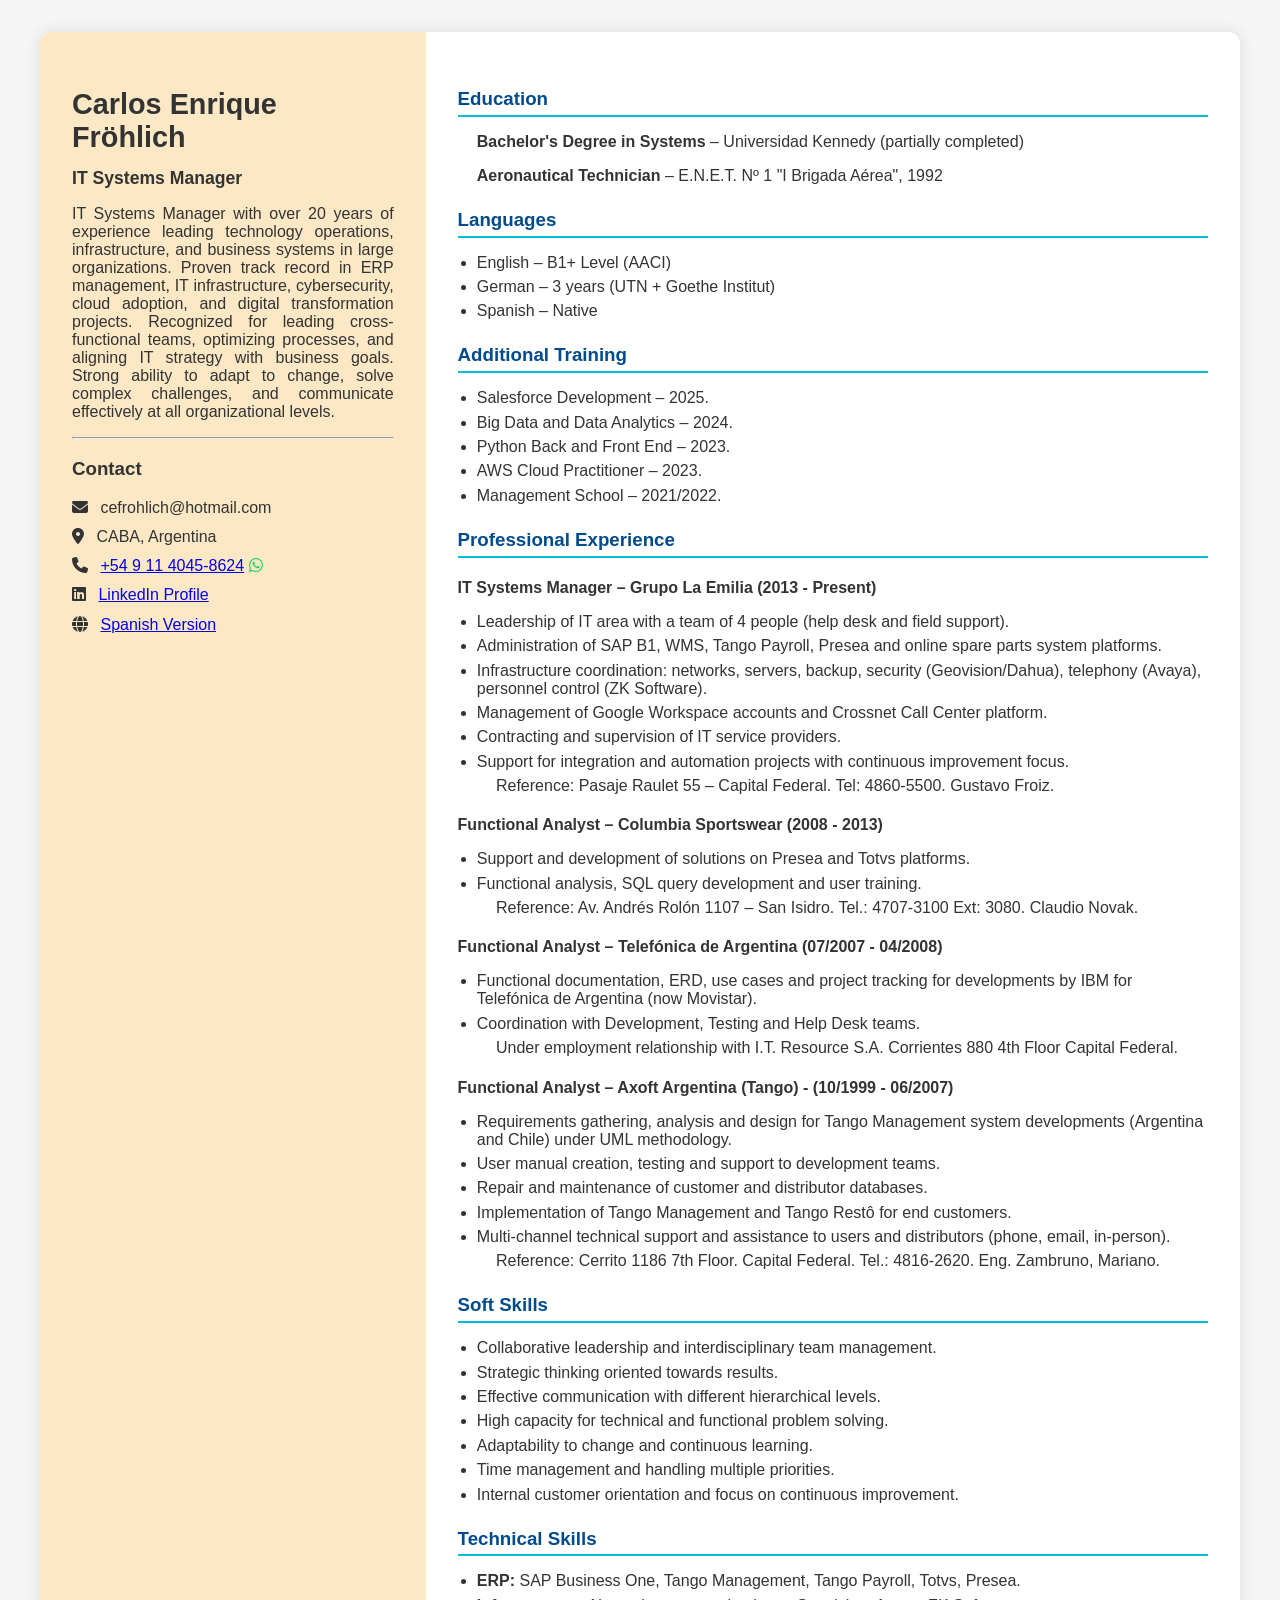
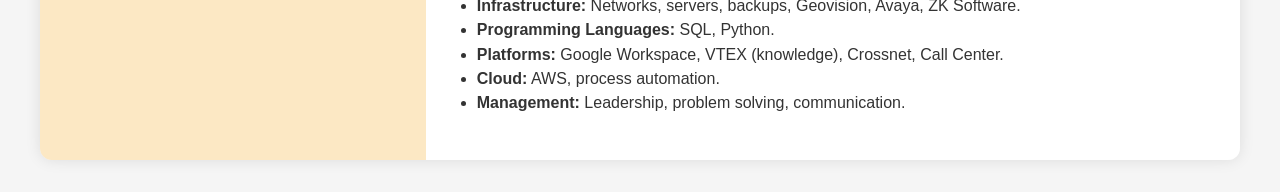
==== cv-english.html @ af6e5b76 "Se sube version en ingles" ====
<!DOCTYPE html>
<html lang="en">
<head>
  <meta charset="UTF-8" />
  <meta name="viewport" content="width=device-width, initial-scale=1.0" />
  <title>Carlos Fröhlich | CV</title>
  <link rel="stylesheet" href="style.css" />
  <link rel="stylesheet" href="https://cdnjs.cloudflare.com/ajax/libs/font-awesome/6.4.0/css/all.min.css" />
  <link rel="icon" type="image/png" href="icono-cv.png" />
</head>
<body>
  <div class="cv-container">
    <aside class="sidebar">
      <h1>Carlos Enrique Fröhlich</h1>
      <h2><strong>IT Systems Manager</strong></h2>
      <p style="text-align: justify;">IT Systems Manager with over 20 years of experience 
        leading technology operations, infrastructure, and business systems in large organizations. 
        Proven track record in ERP management, IT infrastructure, cybersecurity, cloud adoption, 
        and digital transformation projects. Recognized for leading cross-functional teams, 
        optimizing processes, and aligning IT strategy with business goals. Strong ability to
         adapt to change, solve complex challenges, and communicate effectively at all organizational 
         levels.</p>
      <hr />
      <h3>Contact</h3>
      <ul>
        <li><i class="fas fa-envelope"></i> cefrohlich@hotmail.com</li>
        <li><i class="fas fa-map-marker-alt"></i> CABA, Argentina</li>
        <li>
          <i class="fas fa-phone"></i>
          <a href="https://wa.me/5491140458624" target="_blank">+54 9 11 4045-8624</a>
          <i class="fab fa-whatsapp" style="color:#25D366;"></i>
        </li>

                <li>
          <i class="fab fa-linkedin"></i>
          <a href="https://www.linkedin.com/in/carlos-fröhlich-32544014" target="_blank">LinkedIn Profile</a>
        </li>
        <li>
          <i class="fas fa-globe"></i>
          <a href="index.html" target="_blank">Spanish Version</a>
        </li>

        </ul>
    </aside>

    <main class="content">
      <section>
      <h3>Education</h3>
       <ul>
        <p><strong>Bachelor's Degree in Systems</strong> – Universidad Kennedy (partially completed)</p>
        <p><strong>Aeronautical Technician</strong> – E.N.E.T. Nº 1 "I Brigada Aérea", 1992</p>
      </ul>
      </section>

      <section>
        <h3>Languages</h3>
        <ul>
          <li>English – B1+ Level (AACI)</li>
          <li>German – 3 years (UTN + Goethe Institut)</li>
          <li>Spanish – Native</li>
        </ul>
      </section>

      <section>
        <h3>Additional Training</h3>
        <ul>
          <li>Salesforce Development – 2025.</li>
          <li>Big Data and Data Analytics – 2024.</li>
          <li>Python Back and Front End – 2023.</li>
          <li>AWS Cloud Practitioner – 2023.</li>
          <li>Management School – 2021/2022.</li>
        </ul>
      </section>

      <section>
        <h3>Professional Experience</h3>
        <article>
          <h4>IT Systems Manager – Grupo La Emilia (2013 - Present)</h4>
          <ul>
            <li>Leadership of IT area with a team of 4 people (help desk and field support).</li>
            <li>Administration of SAP B1, WMS, Tango Payroll, Presea and online spare parts system platforms.</li>
            <li>Infrastructure coordination: networks, servers, backup, security (Geovision/Dahua), telephony (Avaya), personnel control (ZK Software).</li>
            <li>Management of Google Workspace accounts and Crossnet Call Center platform.</li>
            <li>Contracting and supervision of IT service providers.</li>
            <li>Support for integration and automation projects with continuous improvement focus.</li>
            <ul>Reference: Pasaje Raulet 55 – Capital Federal. Tel: 4860-5500. Gustavo Froiz.</ul>
          </ul>
        </article>

        <article>
          <h4>Functional Analyst – Columbia Sportswear (2008 - 2013)</h4>
          <ul>
            <li>Support and development of solutions on Presea and Totvs platforms.</li>
            <li>Functional analysis, SQL query development and user training.</li>
            <ul>Reference: Av. Andrés Rolón 1107 – San Isidro. Tel.: 4707-3100 Ext: 3080. Claudio Novak.</ul>
          </ul>
        </article>

        <article>
          <h4>Functional Analyst – Telefónica de Argentina (07/2007 - 04/2008)</h4>
          <ul>
            <li>Functional documentation, ERD, use cases and project tracking for developments by IBM for Telefónica de Argentina (now Movistar).</li>
            <li>Coordination with Development, Testing and Help Desk teams.</li>
            <ul>Under employment relationship with I.T. Resource S.A. Corrientes 880 4th Floor Capital Federal.</ul>
          </ul>
        </article>

        <article>
          <h4>Functional Analyst – Axoft Argentina (Tango) - (10/1999 - 06/2007)</h4>
          <ul>
            <li>Requirements gathering, analysis and design for Tango Management system developments (Argentina and Chile) under UML methodology.</li>
            <li>User manual creation, testing and support to development teams.</li>
            <li>Repair and maintenance of customer and distributor databases.</li>
            <li>Implementation of Tango Management and Tango Restô for end customers.</li>
            <li>Multi-channel technical support and assistance to users and distributors (phone, email, in-person).</li>
            <ul>Reference: Cerrito 1186 7th Floor. Capital Federal. Tel.: 4816-2620. Eng. Zambruno, Mariano.</ul>
          </ul>
        </article>
      </section>

      <section>
        <h3>Soft Skills</h3>
        <ul>
          <li>Collaborative leadership and interdisciplinary team management.</li>
          <li>Strategic thinking oriented towards results.</li>
          <li>Effective communication with different hierarchical levels.</li>
          <li>High capacity for technical and functional problem solving.</li>
          <li>Adaptability to change and continuous learning.</li>
          <li>Time management and handling multiple priorities.</li>
          <li>Internal customer orientation and focus on continuous improvement.</li>
        </ul>
        
        <h3>Technical Skills</h3>
          <ul>
          <li><strong>ERP:</strong> SAP Business One, Tango Management, Tango Payroll, Totvs, Presea.</li>
          <li><strong>Infrastructure:</strong> Networks, servers, backups, Geovision, Avaya, ZK Software.</li>
          <li><strong>Programming Languages:</strong> SQL, Python.</li>
          <li><strong>Platforms:</strong> Google Workspace, VTEX (knowledge), Crossnet, Call Center.</li>
          <li><strong>Cloud:</strong> AWS, process automation.</li>
          <li><strong>Management:</strong> Leadership, problem solving, communication.</li>
        </ul>
      </section>
    </main>
  </div>

<script>
  fetch("contador.php");
</script>

</body>
</html>
---- style.css ----
body {
  font-family: 'Segoe UI', sans-serif;
  margin: 0;
  padding: 0;
  background: #f5f5f5;
  color: #333;
}

.cv-container {
  display: flex;
  max-width: 1200px;
  margin: 2rem auto;
  border-radius: 12px;
  overflow: hidden;
  box-shadow: 0 0 15px rgba(0,0,0,0.1);
}

.sidebar {
  background: #fce8c4;
  padding: 2rem;
  width: 30%;
}

.sidebar h1 {
  font-size: 1.8rem;
  margin-bottom: 0.2rem;
}

.sidebar h2 {
  font-size: 1.1rem;
  font-weight: normal;
  margin-bottom: 1rem;
}

.sidebar ul {
  list-style: none;
  padding: 0;
}

.sidebar ul li {
  margin-bottom: 0.7rem;
}

.sidebar i {
  margin-right: 0.5rem;
}

.content {
  background: #fff;
  padding: 2rem;
  width: 70%;
}

.content h3 {
  margin-top: 1.5rem;
  color: #004b8d;
  border-bottom: 2px solid #00bcd4; /* línea celeste */
  padding-bottom: 0.3rem;           /* separación entre el texto y la línea */
  margin-bottom: 1rem;              /* separación entre la línea y el contenido */
}
.content h4 {
  margin-bottom: 0.2rem;
}

.content ul {
  padding-left: 1.2rem;
  margin-bottom: 1rem;
}

.content ul li {
  margin-bottom: 0.4rem;
}

@media screen and (max-width: 768px) {
  .cv-container {
    flex-direction: column;
  }
  .sidebar, .content {
    width: 100%;
  }



}
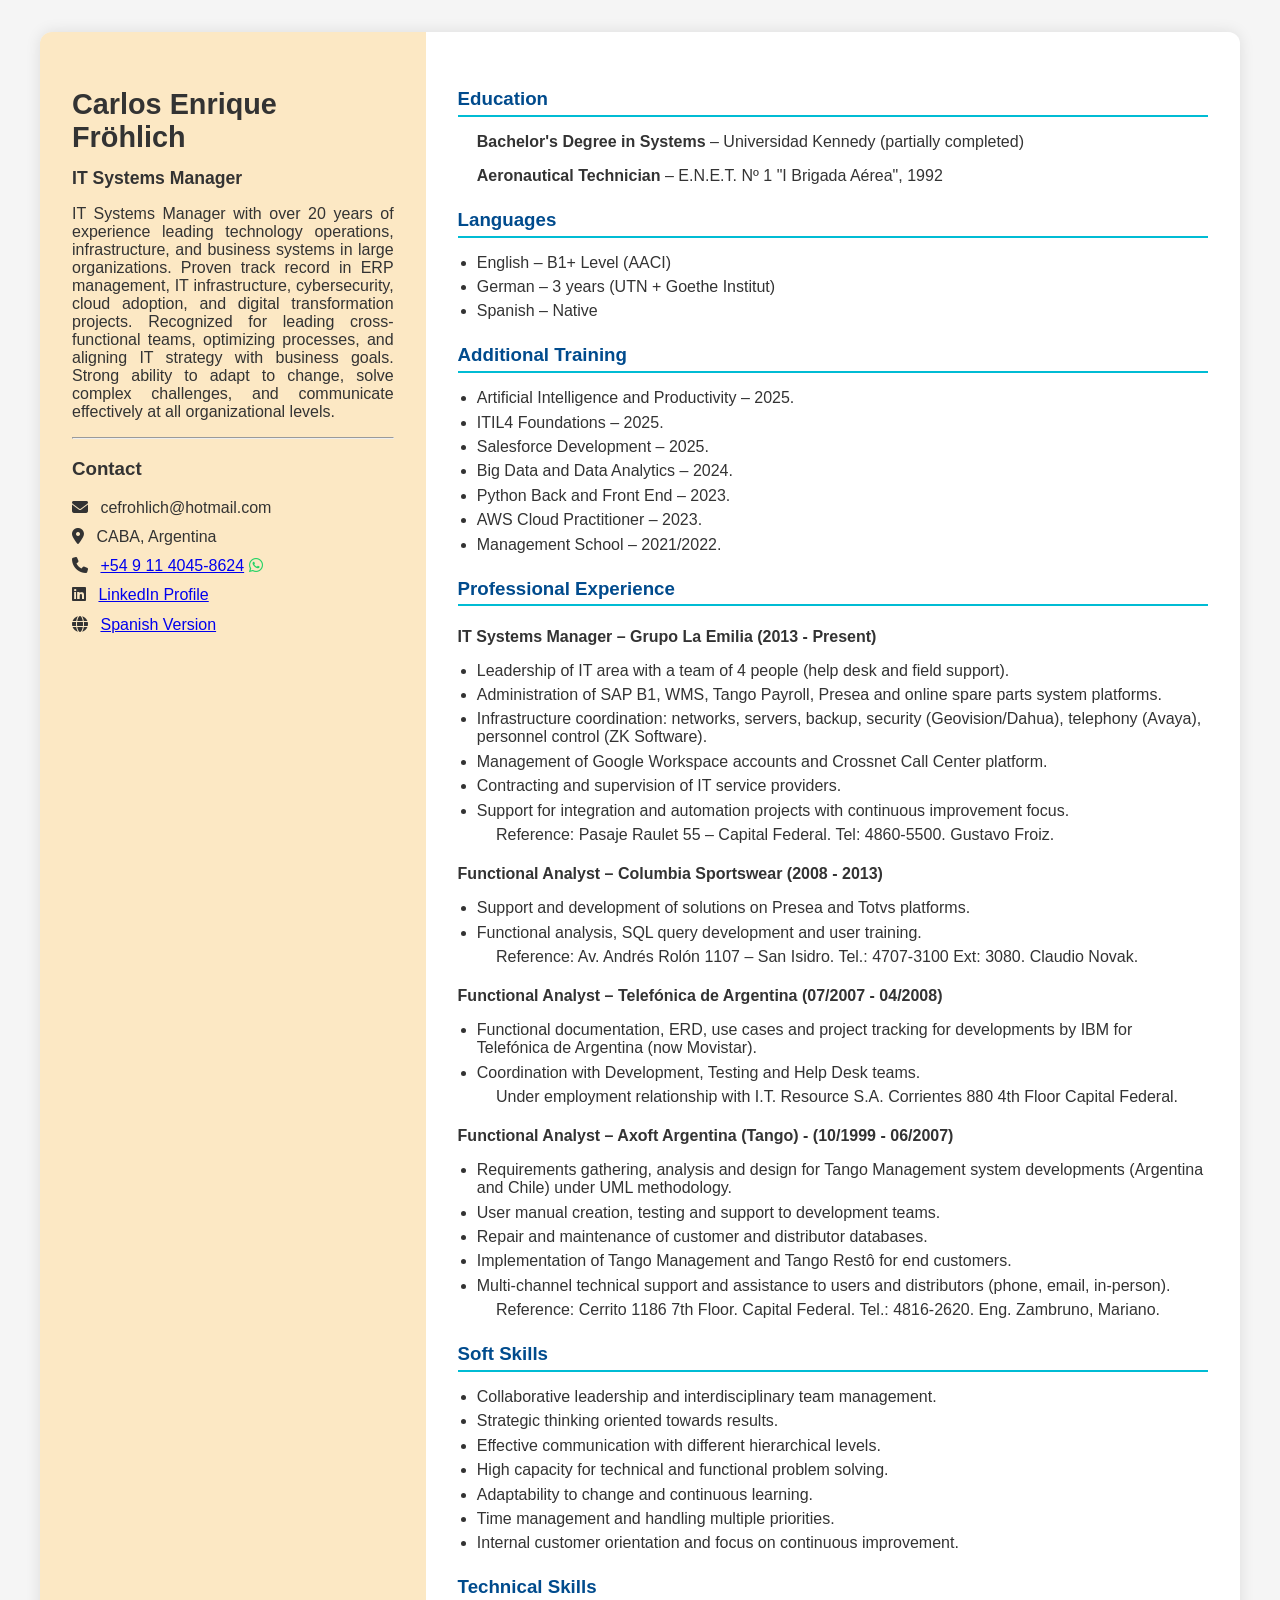
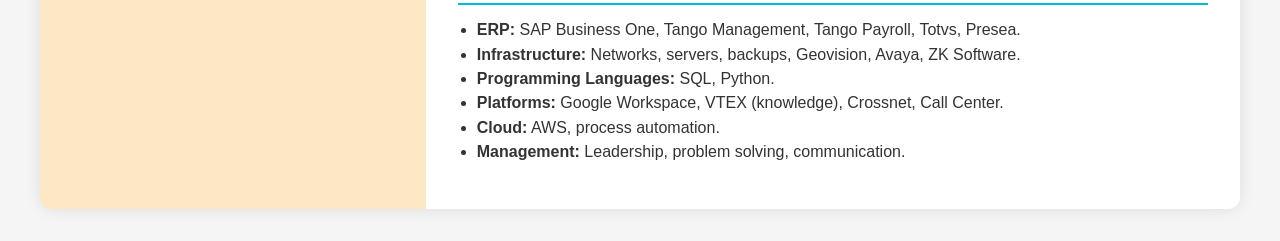
==== commit 2bf11828: "Actualizo cusos" ====
--- a/cv-english.html
+++ b/cv-english.html
@@ -64,6 +64,8 @@
       <section>
         <h3>Additional Training</h3>
         <ul>
+          <li>Artificial Intelligence and Productivity – 2025.</li>
+          <li>ITIL4 Foundations – 2025.</li>
           <li>Salesforce Development – 2025.</li>
           <li>Big Data and Data Analytics – 2024.</li>
           <li>Python Back and Front End – 2023.</li>
